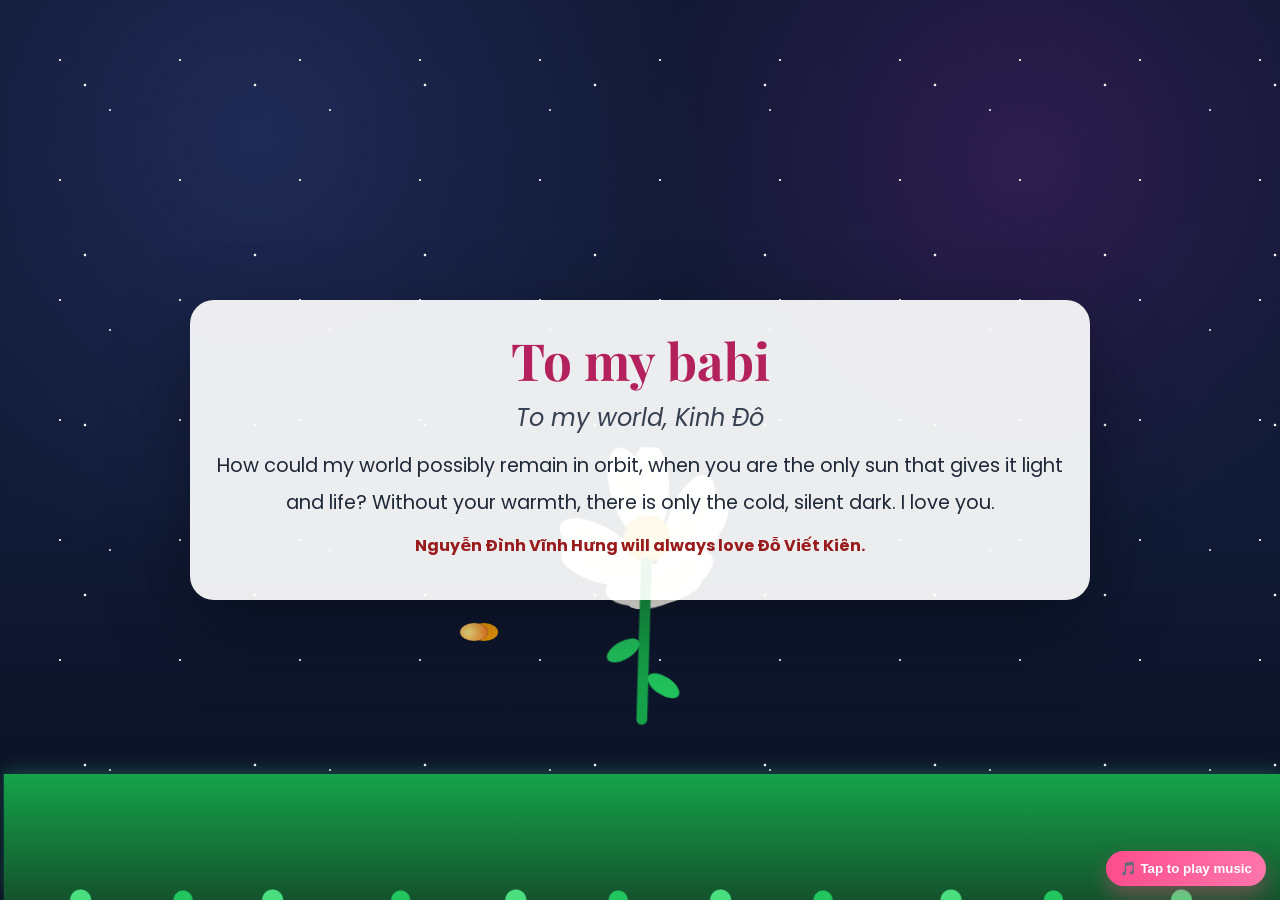
==== love/index.html @ 0e3e4cd0 "feat: smooth envelope interaction + cinematic /love scene with flower, grass, butterfly, tap music" ====
<!doctype html>
<html lang="en">
<head>
  <meta charset="UTF-8" />
  <meta name="viewport" content="width=device-width, initial-scale=1.0" />
  <title>To my world, Kinh Đô</title>
  <link rel="preconnect" href="https://fonts.googleapis.com" />
  <link rel="preconnect" href="https://fonts.gstatic.com" crossorigin />
  <link href="https://fonts.googleapis.com/css2?family=Playfair+Display:wght@600;700&family=Poppins:wght@400;600;700&display=swap" rel="stylesheet" />
  <link rel="stylesheet" href="/css/styles.css" />
</head>
<body>
  <div class="stars"></div>
  <main class="love-page">
    <article class="love-card" id="loveCard">
      <h1 class="love-title">To my babi</h1>
      <p class="love-sub">To my world, Kinh Đô</p>
      <p class="love-text">
        How could my world possibly remain in orbit, when you are the only sun that gives it light and life?
        Without your warmth, there is only the cold, silent dark. I love you.
      </p>
      <p class="love-sign">Nguyễn Đình Vĩnh Hưng will always love Đỗ Viết Kiên.</p>
    </article>

    <section class="field" aria-hidden="true">
      <div class="flower-root" id="flowerRoot">
        <svg viewBox="0 0 260 360" width="100%" height="100%">
          <defs>
            <radialGradient id="petalGrad" cx="50%" cy="50%" r="65%">
              <stop offset="0%" stop-color="#fffde7" />
              <stop offset="100%" stop-color="#ffffff" />
            </radialGradient>
          </defs>
          <g id="petals" transform="translate(130 95)">
            <ellipse class="petal" cx="0" cy="-52" rx="23" ry="54" fill="url(#petalGrad)" />
            <ellipse class="petal" cx="36" cy="-36" rx="23" ry="54" fill="url(#petalGrad)" transform="rotate(40)" />
            <ellipse class="petal" cx="52" cy="0" rx="23" ry="54" fill="url(#petalGrad)" transform="rotate(80)" />
            <ellipse class="petal" cx="36" cy="36" rx="23" ry="54" fill="url(#petalGrad)" transform="rotate(120)" />
            <ellipse class="petal" cx="0" cy="52" rx="23" ry="54" fill="url(#petalGrad)" transform="rotate(160)" />
            <ellipse class="petal" cx="-36" cy="36" rx="23" ry="54" fill="url(#petalGrad)" transform="rotate(200)" />
            <ellipse class="petal" cx="-52" cy="0" rx="23" ry="54" fill="url(#petalGrad)" transform="rotate(240)" />
            <ellipse class="petal" cx="-36" cy="-36" rx="23" ry="54" fill="url(#petalGrad)" transform="rotate(280)" />
            <circle cx="0" cy="0" r="24" fill="#facc15" stroke="#eab308" stroke-width="4" />
          </g>
          <rect x="124" y="116" width="12" height="186" rx="6" fill="#16a34a" />
          <ellipse cx="107" cy="220" rx="20" ry="10" fill="#22c55e" transform="rotate(-32 107 220)" />
          <ellipse cx="153" cy="258" rx="20" ry="10" fill="#22c55e" transform="rotate(32 153 258)" />
        </svg>
      </div>
      <div class="butterfly" id="butterfly"></div>
      <div class="grass" id="grass"></div>
    </section>
  </main>

  <button class="music-btn" id="musicBtn">🎵 Tap to play music</button>
  <div id="yt-player"></div>

  <script src="https://cdn.jsdelivr.net/npm/gsap@3.12.5/dist/gsap.min.js"></script>
  <script src="https://www.youtube.com/iframe_api"></script>
  <script src="/js/love.js"></script>
</body>
</html>
---- css/styles.css ----
:root {
  --sky-top: #121833;
  --sky-mid: #111b36;
  --sky-bottom: #0a1020;
  --pink-1: #ffd6e7;
  --pink-2: #ffc4dd;
  --pink-3: #f8b3d2;
  --card: #ffffff;
}
* { box-sizing: border-box; }
html, body { width: 100%; height: 100%; }
body {
  margin: 0;
  font-family: 'Poppins', system-ui, -apple-system, Segoe UI, Roboto, sans-serif;
  color: #fff;
  overflow: hidden;
  background: radial-gradient(circle at 20% 15%, #1f2a55 0%, transparent 35%),
    radial-gradient(circle at 80% 18%, #2d1d4f 0%, transparent 30%),
    linear-gradient(180deg, var(--sky-top), var(--sky-mid) 55%, var(--sky-bottom));
}

.stars,
.stars::before,
.stars::after {
  content: "";
  position: absolute;
  inset: 0;
  pointer-events: none;
  background-image:
    radial-gradient(circle, rgba(255,255,255,.9) 1.4px, transparent 1.6px),
    radial-gradient(circle, rgba(255,255,255,.65) 1.1px, transparent 1.3px),
    radial-gradient(circle, rgba(255,255,255,.5) 0.9px, transparent 1.1px);
  background-size: 170px 170px, 120px 120px, 220px 220px;
  animation: twinkle 8s linear infinite;
}
.stars::before { opacity: .6; animation-duration: 13s; }
.stars::after { opacity: .4; animation-duration: 17s; }

@keyframes twinkle {
  0% { transform: translateY(0); }
  50% { transform: translateY(6px); }
  100% { transform: translateY(0); }
}

.stage {
  position: relative;
  min-height: 100vh;
  display: grid;
  place-items: center;
  padding: 24px;
}

.envelope-wrap {
  position: relative;
  width: min(78vw, 430px);
  aspect-ratio: 1.45/1;
  cursor: pointer;
  user-select: none;
}

.envelope {
  position: absolute;
  inset: 0;
  background: var(--pink-1);
  border-radius: 10px;
  box-shadow: 0 26px 60px rgba(0,0,0,.35);
  overflow: hidden;
}
.envelope::before,
.envelope::after {
  content: "";
  position: absolute;
  bottom: 0;
  width: 50%;
  height: 100%;
  background: var(--pink-2);
}
.envelope::before {
  left: 0;
  clip-path: polygon(0 0,100% 100%,0 100%);
}
.envelope::after {
  right: 0;
  clip-path: polygon(0 100%,100% 0,100% 100%);
}
.center-fold {
  position: absolute;
  bottom: 0;
  inset-inline: 0;
  margin: auto;
  width: 100%;
  height: 55%;
  background: rgba(255,236,245,.7);
  clip-path: polygon(0 100%,50% 0,100% 100%);
}
.flap {
  position: absolute;
  inset: 0 0 auto 0;
  height: 52%;
  background: var(--pink-3);
  clip-path: polygon(0 0,50% 100%,100% 0);
  transform-origin: top center;
  z-index: 6;
}
.seal {
  position: absolute;
  top: 22%;
  left: 50%;
  transform: translate(-50%, -50%);
  font-size: clamp(20px, 3.6vw, 30px);
  z-index: 7;
}
.letter {
  position: absolute;
  inset: 5.5% 5.5% auto;
  height: 84%;
  background: var(--card);
  border-radius: 6px;
  color: #1f2937;
  display: grid;
  place-items: center;
  text-align: center;
  padding: 16px;
  box-shadow: 0 8px 20px rgba(0,0,0,.15), inset 0 0 0 1px #f4dce8;
  z-index: 4;
}
.letter h2 {
  margin: 0;
  font-size: clamp(26px, 4vw, 36px);
  font-family: 'Playfair Display', Georgia, serif;
  color: #b3225d;
}
.letter p {
  margin: 8px 0 0;
  color: #6b7280;
  font-size: clamp(14px, 1.9vw, 17px);
}
.tap-hint {
  position: absolute;
  bottom: -46px;
  left: 50%;
  transform: translateX(-50%);
  font-weight: 600;
  opacity: .9;
  font-size: 14px;
}

/* LOVE PAGE */
.love-page {
  position: relative;
  min-height: 100vh;
  padding: 24px;
  display: grid;
  place-items: center;
  overflow: hidden;
}
.love-card {
  position: relative;
  width: min(900px, 92vw);
  background: rgba(255,255,255,.92);
  border-radius: 24px;
  box-shadow: 0 30px 80px rgba(0,0,0,.35);
  color: #1f2937;
  text-align: center;
  padding: 26px 26px 26px;
  z-index: 20;
}
.love-title {
  margin: 0;
  color: #b3225d;
  font-family: 'Playfair Display', Georgia, serif;
  font-size: clamp(2rem, 5vw, 3.2rem);
}
.love-sub {
  margin: 6px 0 12px;
  color: #374151;
  font-style: italic;
  font-size: clamp(1.05rem, 2.4vw, 1.5rem);
}
.love-text {
  margin: 0;
  line-height: 1.9;
  font-size: clamp(1rem, 2vw, 1.22rem);
}
.love-sign {
  margin-top: 12px;
  color: #991b1b;
  font-weight: 700;
}

.field {
  position: absolute;
  bottom: 0;
  left: 0;
  width: 100%;
  height: 52vh;
  z-index: 5;
  pointer-events: none;
}
.flower-root {
  position: absolute;
  left: 50%;
  bottom: 12vh;
  width: 230px;
  height: 330px;
  transform: translateX(-50%);
  transform-origin: bottom center;
}
.butterfly {
  position: absolute;
  width: 28px;
  height: 18px;
  border-radius: 50%;
  background: radial-gradient(circle at 30% 50%, #fef08a, #f97316);
  box-shadow: 10px 0 0 0 #f59e0b;
  z-index: 13;
}
.grass {
  position: absolute;
  left: 0;
  bottom: 0;
  width: 100%;
  height: 14vh;
  background:
    radial-gradient(circle at 6% 100%, #4ade80 10px, transparent 11px),
    radial-gradient(circle at 14% 100%, #22c55e 9px, transparent 10px),
    radial-gradient(circle at 21% 100%, #4ade80 10px, transparent 11px),
    radial-gradient(circle at 31% 100%, #22c55e 9px, transparent 10px),
    radial-gradient(circle at 40% 100%, #4ade80 10px, transparent 11px),
    radial-gradient(circle at 48% 100%, #22c55e 9px, transparent 10px),
    radial-gradient(circle at 56% 100%, #4ade80 10px, transparent 11px),
    radial-gradient(circle at 64% 100%, #22c55e 9px, transparent 10px),
    radial-gradient(circle at 74% 100%, #4ade80 10px, transparent 11px),
    radial-gradient(circle at 82% 100%, #22c55e 9px, transparent 10px),
    radial-gradient(circle at 92% 100%, #4ade80 10px, transparent 11px),
    linear-gradient(180deg, #16a34a, #14532d);
  filter: drop-shadow(0 -4px 8px rgba(52,211,153,.25));
  z-index: 7;
}
.music-btn {
  position: fixed;
  right: 14px;
  bottom: 14px;
  z-index: 99;
  border: 0;
  background: linear-gradient(90deg, #ff4d8d, #ff76ac);
  color: #fff;
  border-radius: 999px;
  padding: 10px 14px;
  font-weight: 700;
  cursor: pointer;
  box-shadow: 0 10px 20px rgba(255,77,141,.35);
}

@media (max-width: 720px) {
  .flower-root { transform: translateX(-50%) scale(.82); bottom: 9vh; }
  .love-card { padding: 20px; }
}
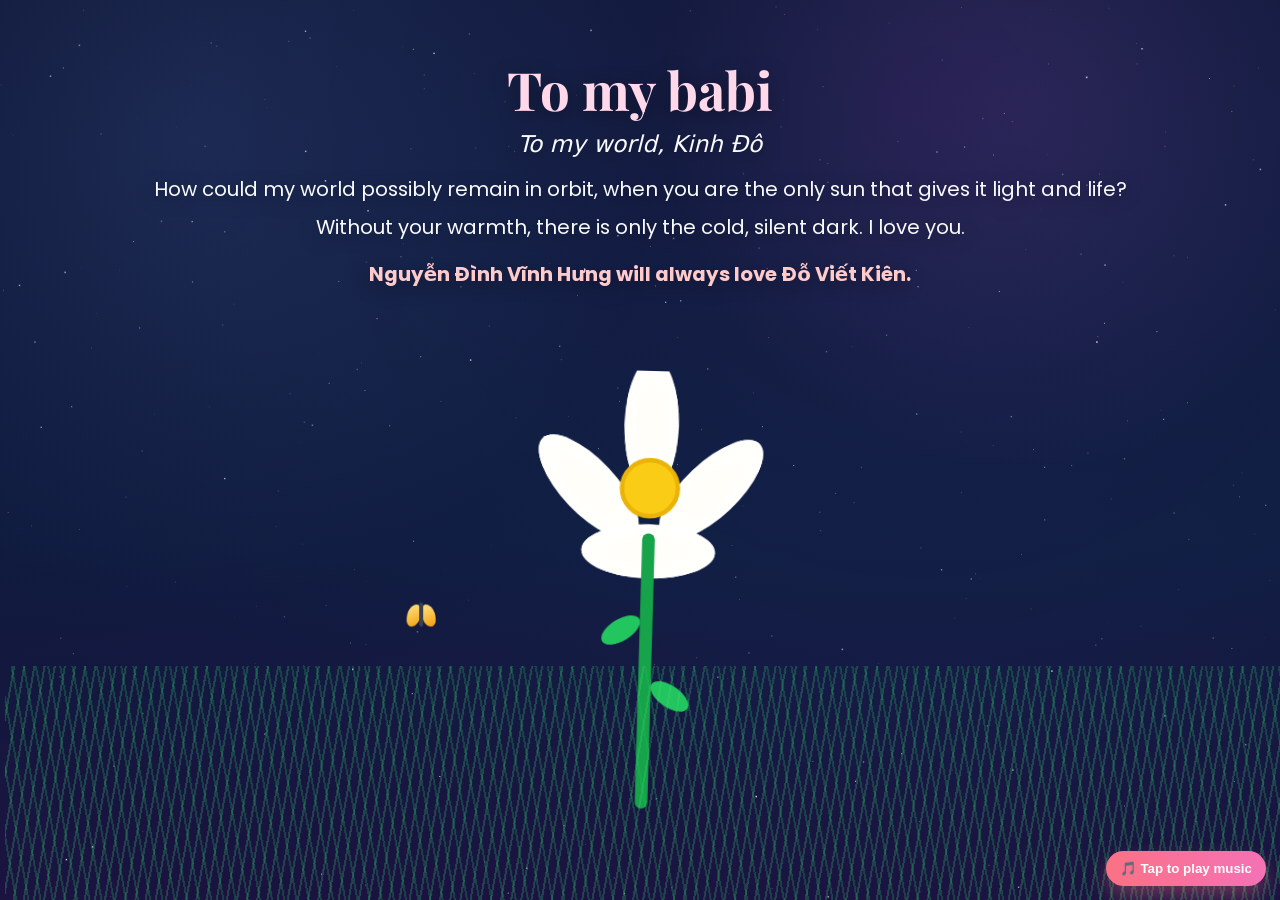
==== commit 9bbd1fcd: "refine ui: layered envelope, top-positioned love copy, galaxy stars, grounded flower, smoother butte" ====
--- a/love/index.html
+++ b/love/index.html
@@ -10,44 +10,51 @@
   <link rel="stylesheet" href="/css/styles.css" />
 </head>
 <body>
-  <div class="stars"></div>
+  <canvas id="galaxy"></canvas>
+
   <main class="love-page">
-    <article class="love-card" id="loveCard">
-      <h1 class="love-title">To my babi</h1>
-      <p class="love-sub">To my world, Kinh Đô</p>
-      <p class="love-text">
+    <section class="love-copy" id="loveCopy">
+      <h1>To my babi</h1>
+      <h2>To my world, Kinh Đô</h2>
+      <p>
         How could my world possibly remain in orbit, when you are the only sun that gives it light and life?
         Without your warmth, there is only the cold, silent dark. I love you.
       </p>
       <p class="love-sign">Nguyễn Đình Vĩnh Hưng will always love Đỗ Viết Kiên.</p>
-    </article>
+    </section>
 
-    <section class="field" aria-hidden="true">
+    <section class="scene-bottom" aria-hidden="true">
       <div class="flower-root" id="flowerRoot">
-        <svg viewBox="0 0 260 360" width="100%" height="100%">
+        <svg viewBox="0 0 300 520" width="100%" height="100%">
           <defs>
-            <radialGradient id="petalGrad" cx="50%" cy="50%" r="65%">
-              <stop offset="0%" stop-color="#fffde7" />
+            <radialGradient id="petalGrad" cx="50%" cy="50%" r="70%">
+              <stop offset="0%" stop-color="#fffef7" />
               <stop offset="100%" stop-color="#ffffff" />
             </radialGradient>
           </defs>
-          <g id="petals" transform="translate(130 95)">
-            <ellipse class="petal" cx="0" cy="-52" rx="23" ry="54" fill="url(#petalGrad)" />
-            <ellipse class="petal" cx="36" cy="-36" rx="23" ry="54" fill="url(#petalGrad)" transform="rotate(40)" />
-            <ellipse class="petal" cx="52" cy="0" rx="23" ry="54" fill="url(#petalGrad)" transform="rotate(80)" />
-            <ellipse class="petal" cx="36" cy="36" rx="23" ry="54" fill="url(#petalGrad)" transform="rotate(120)" />
-            <ellipse class="petal" cx="0" cy="52" rx="23" ry="54" fill="url(#petalGrad)" transform="rotate(160)" />
-            <ellipse class="petal" cx="-36" cy="36" rx="23" ry="54" fill="url(#petalGrad)" transform="rotate(200)" />
-            <ellipse class="petal" cx="-52" cy="0" rx="23" ry="54" fill="url(#petalGrad)" transform="rotate(240)" />
-            <ellipse class="petal" cx="-36" cy="-36" rx="23" ry="54" fill="url(#petalGrad)" transform="rotate(280)" />
-            <circle cx="0" cy="0" r="24" fill="#facc15" stroke="#eab308" stroke-width="4" />
+          <g id="petals" transform="translate(150 130)">
+            <ellipse cx="0" cy="-70" rx="30" ry="74" fill="url(#petalGrad)" />
+            <ellipse cx="48" cy="-48" rx="30" ry="74" fill="url(#petalGrad)" transform="rotate(45)" />
+            <ellipse cx="70" cy="0" rx="30" ry="74" fill="url(#petalGrad)" transform="rotate(90)" />
+            <ellipse cx="48" cy="48" rx="30" ry="74" fill="url(#petalGrad)" transform="rotate(135)" />
+            <ellipse cx="0" cy="70" rx="30" ry="74" fill="url(#petalGrad)" transform="rotate(180)" />
+            <ellipse cx="-48" cy="48" rx="30" ry="74" fill="url(#petalGrad)" transform="rotate(225)" />
+            <ellipse cx="-70" cy="0" rx="30" ry="74" fill="url(#petalGrad)" transform="rotate(270)" />
+            <ellipse cx="-48" cy="-48" rx="30" ry="74" fill="url(#petalGrad)" transform="rotate(315)" />
+            <circle cx="0" cy="0" r="31" fill="#facc15" stroke="#eab308" stroke-width="5" />
           </g>
-          <rect x="124" y="116" width="12" height="186" rx="6" fill="#16a34a" />
-          <ellipse cx="107" cy="220" rx="20" ry="10" fill="#22c55e" transform="rotate(-32 107 220)" />
-          <ellipse cx="153" cy="258" rx="20" ry="10" fill="#22c55e" transform="rotate(32 153 258)" />
+          <rect x="143" y="180" width="14" height="305" rx="7" fill="#16a34a" />
+          <ellipse cx="122" cy="288" rx="24" ry="12" fill="#22c55e" transform="rotate(-33 122 288)" />
+          <ellipse cx="178" cy="360" rx="24" ry="12" fill="#22c55e" transform="rotate(33 178 360)" />
         </svg>
       </div>
-      <div class="butterfly" id="butterfly"></div>
+
+      <div class="butterfly" id="butterfly">
+        <span class="wing left"></span>
+        <span class="wing right"></span>
+        <span class="body"></span>
+      </div>
+
       <div class="grass" id="grass"></div>
     </section>
   </main>
--- a/css/styles.css
+++ b/css/styles.css
@@ -1,11 +1,10 @@
 :root {
-  --sky-top: #121833;
-  --sky-mid: #111b36;
-  --sky-bottom: #0a1020;
-  --pink-1: #ffd6e7;
-  --pink-2: #ffc4dd;
-  --pink-3: #f8b3d2;
-  --card: #ffffff;
+  --sky-a: #0f1736;
+  --sky-b: #101c3f;
+  --sky-c: #1b1340;
+  --pink-1: #f7bedb;
+  --pink-2: #efb0d2;
+  --pink-3: #f9d1e7;
 }
 * { box-sizing: border-box; }
 html, body { width: 100%; height: 100%; }
@@ -14,245 +13,236 @@
   font-family: 'Poppins', system-ui, -apple-system, Segoe UI, Roboto, sans-serif;
   color: #fff;
   overflow: hidden;
-  background: radial-gradient(circle at 20% 15%, #1f2a55 0%, transparent 35%),
-    radial-gradient(circle at 80% 18%, #2d1d4f 0%, transparent 30%),
-    linear-gradient(180deg, var(--sky-top), var(--sky-mid) 55%, var(--sky-bottom));
-}
-
-.stars,
-.stars::before,
-.stars::after {
-  content: "";
-  position: absolute;
-  inset: 0;
+  background: radial-gradient(circle at 15% 15%, rgba(82,108,182,.2), transparent 35%),
+              radial-gradient(circle at 80% 12%, rgba(129,80,173,.18), transparent 28%),
+              linear-gradient(180deg, var(--sky-a) 0%, var(--sky-b) 60%, var(--sky-c) 100%);
+}
+
+/* Galaxy stars (randomized by JS) */
+#galaxy {
+  position: fixed;
+  inset: 0;
+  z-index: 0;
   pointer-events: none;
-  background-image:
-    radial-gradient(circle, rgba(255,255,255,.9) 1.4px, transparent 1.6px),
-    radial-gradient(circle, rgba(255,255,255,.65) 1.1px, transparent 1.3px),
-    radial-gradient(circle, rgba(255,255,255,.5) 0.9px, transparent 1.1px);
-  background-size: 170px 170px, 120px 120px, 220px 220px;
-  animation: twinkle 8s linear infinite;
-}
-.stars::before { opacity: .6; animation-duration: 13s; }
-.stars::after { opacity: .4; animation-duration: 17s; }
-
-@keyframes twinkle {
-  0% { transform: translateY(0); }
-  50% { transform: translateY(6px); }
-  100% { transform: translateY(0); }
 }
 
 .stage {
   position: relative;
+  z-index: 3;
   min-height: 100vh;
   display: grid;
   place-items: center;
-  padding: 24px;
-}
-
+  padding: 20px;
+}
+
+/* Envelope scene */
 .envelope-wrap {
   position: relative;
-  width: min(78vw, 430px);
-  aspect-ratio: 1.45/1;
+  width: min(640px, 86vw);
+  aspect-ratio: 1.5 / 1;
   cursor: pointer;
   user-select: none;
-}
-
+  perspective: 1200px;
+}
 .envelope {
   position: absolute;
   inset: 0;
+  border-radius: 10px;
   background: var(--pink-1);
-  border-radius: 10px;
-  box-shadow: 0 26px 60px rgba(0,0,0,.35);
-  overflow: hidden;
-}
-.envelope::before,
-.envelope::after {
-  content: "";
-  position: absolute;
-  bottom: 0;
-  width: 50%;
-  height: 100%;
+  overflow: hidden;
+  box-shadow: 0 20px 60px rgba(0,0,0,.35);
+}
+.tri-a, .tri-b, .tri-c, .tri-d {
+  position: absolute;
+  inset: 0;
+  opacity: .78;
+}
+.tri-a { clip-path: polygon(0 0, 50% 50%, 0 100%); background: #f9d0e7; }
+.tri-b { clip-path: polygon(100% 0, 50% 50%, 100% 100%); background: #f9d0e7; }
+.tri-c { clip-path: polygon(0 100%, 50% 50%, 100% 100%); background: #ffdcee; opacity: .9; }
+.tri-d { clip-path: polygon(0 0, 50% 50%, 100% 0); background: #efb4d4; opacity: .55; }
+
+.flap {
+  position: absolute;
+  inset: 0 0 auto 0;
+  height: 54%;
+  clip-path: polygon(0 0, 50% 100%, 100% 0);
   background: var(--pink-2);
-}
-.envelope::before {
-  left: 0;
-  clip-path: polygon(0 0,100% 100%,0 100%);
-}
-.envelope::after {
-  right: 0;
-  clip-path: polygon(0 100%,100% 0,100% 100%);
-}
-.center-fold {
-  position: absolute;
-  bottom: 0;
-  inset-inline: 0;
-  margin: auto;
-  width: 100%;
-  height: 55%;
-  background: rgba(255,236,245,.7);
-  clip-path: polygon(0 100%,50% 0,100% 100%);
-}
-.flap {
-  position: absolute;
-  inset: 0 0 auto 0;
-  height: 52%;
-  background: var(--pink-3);
-  clip-path: polygon(0 0,50% 100%,100% 0);
   transform-origin: top center;
-  z-index: 6;
-}
-.seal {
-  position: absolute;
-  top: 22%;
-  left: 50%;
-  transform: translate(-50%, -50%);
-  font-size: clamp(20px, 3.6vw, 30px);
-  z-index: 7;
-}
+  z-index: 8;
+  border-top-left-radius: 10px;
+  border-top-right-radius: 10px;
+}
+
 .letter {
   position: absolute;
-  inset: 5.5% 5.5% auto;
-  height: 84%;
-  background: var(--card);
-  border-radius: 6px;
+  left: 16%;
+  right: 16%;
+  top: 15%;
+  height: 68%;
+  border-radius: 8px;
+  background: #fff;
   color: #1f2937;
+  box-shadow: 0 10px 26px rgba(0,0,0,.22), inset 0 0 0 1px #f0d6e4;
   display: grid;
   place-items: center;
   text-align: center;
-  padding: 16px;
-  box-shadow: 0 8px 20px rgba(0,0,0,.15), inset 0 0 0 1px #f4dce8;
-  z-index: 4;
+  padding: 10px;
+  z-index: 5;
 }
 .letter h2 {
   margin: 0;
-  font-size: clamp(26px, 4vw, 36px);
+  color: #b4235f;
+  font-size: clamp(34px, 5.8vw, 56px);
   font-family: 'Playfair Display', Georgia, serif;
-  color: #b3225d;
 }
 .letter p {
-  margin: 8px 0 0;
+  margin: 4px 0 0;
+  font-size: clamp(16px, 2.1vw, 22px);
   color: #6b7280;
-  font-size: clamp(14px, 1.9vw, 17px);
+}
+.seal {
+  position: absolute;
+  top: 19%;
+  left: 50%;
+  transform: translate(-50%, -50%);
+  z-index: 10;
+  font-size: clamp(24px, 3.5vw, 34px);
 }
 .tap-hint {
   position: absolute;
+  left: 50%;
   bottom: -46px;
-  left: 50%;
   transform: translateX(-50%);
   font-weight: 600;
+  font-size: 24px;
   opacity: .9;
-  font-size: 14px;
-}
-
-/* LOVE PAGE */
+}
+
+/* Love page */
 .love-page {
   position: relative;
   min-height: 100vh;
-  padding: 24px;
-  display: grid;
-  place-items: center;
-  overflow: hidden;
-}
-.love-card {
-  position: relative;
-  width: min(900px, 92vw);
-  background: rgba(255,255,255,.92);
-  border-radius: 24px;
-  box-shadow: 0 30px 80px rgba(0,0,0,.35);
-  color: #1f2937;
+  z-index: 2;
+  overflow: hidden;
+  padding: 14px;
+}
+.love-copy {
+  position: absolute;
+  top: 6vh;
+  left: 50%;
+  transform: translateX(-50%);
+  width: min(980px, 92vw);
   text-align: center;
-  padding: 26px 26px 26px;
+  color: #f9fafb;
+  text-shadow: 0 4px 20px rgba(0,0,0,.45);
   z-index: 20;
 }
-.love-title {
-  margin: 0;
-  color: #b3225d;
+.love-copy h1 {
+  margin: 0;
   font-family: 'Playfair Display', Georgia, serif;
-  font-size: clamp(2rem, 5vw, 3.2rem);
-}
-.love-sub {
-  margin: 6px 0 12px;
-  color: #374151;
+  font-size: clamp(2.1rem, 5vw, 3.3rem);
+  color: #ffd8ea;
+}
+.love-copy h2 {
+  margin: 6px 0 14px;
   font-style: italic;
-  font-size: clamp(1.05rem, 2.4vw, 1.5rem);
-}
-.love-text {
+  font-weight: 500;
+  font-size: clamp(1.05rem, 2.2vw, 1.45rem);
+}
+.love-copy p {
   margin: 0;
   line-height: 1.9;
-  font-size: clamp(1rem, 2vw, 1.22rem);
+  font-size: clamp(1rem, 1.9vw, 1.24rem);
 }
 .love-sign {
-  margin-top: 12px;
-  color: #991b1b;
+  margin-top: 10px !important;
   font-weight: 700;
-}
-
-.field {
-  position: absolute;
-  bottom: 0;
-  left: 0;
-  width: 100%;
-  height: 52vh;
-  z-index: 5;
+  color: #fecaca;
+}
+
+.scene-bottom {
+  position: absolute;
+  inset: auto 0 0 0;
+  height: 58vh;
+  z-index: 8;
   pointer-events: none;
 }
+
 .flower-root {
   position: absolute;
   left: 50%;
-  bottom: 12vh;
-  width: 230px;
-  height: 330px;
+  bottom: 6.5vh;
+  width: min(420px, 42vw);
+  height: min(520px, 52vh);
   transform: translateX(-50%);
   transform-origin: bottom center;
 }
-.butterfly {
-  position: absolute;
-  width: 28px;
-  height: 18px;
-  border-radius: 50%;
-  background: radial-gradient(circle at 30% 50%, #fef08a, #f97316);
-  box-shadow: 10px 0 0 0 #f59e0b;
-  z-index: 13;
-}
+
 .grass {
   position: absolute;
   left: 0;
   bottom: 0;
   width: 100%;
-  height: 14vh;
+  height: 26vh; /* higher */
+  overflow: hidden;
+}
+.grass::before {
+  content: "";
+  position: absolute;
+  inset: 0;
   background:
-    radial-gradient(circle at 6% 100%, #4ade80 10px, transparent 11px),
-    radial-gradient(circle at 14% 100%, #22c55e 9px, transparent 10px),
-    radial-gradient(circle at 21% 100%, #4ade80 10px, transparent 11px),
-    radial-gradient(circle at 31% 100%, #22c55e 9px, transparent 10px),
-    radial-gradient(circle at 40% 100%, #4ade80 10px, transparent 11px),
-    radial-gradient(circle at 48% 100%, #22c55e 9px, transparent 10px),
-    radial-gradient(circle at 56% 100%, #4ade80 10px, transparent 11px),
-    radial-gradient(circle at 64% 100%, #22c55e 9px, transparent 10px),
-    radial-gradient(circle at 74% 100%, #4ade80 10px, transparent 11px),
-    radial-gradient(circle at 82% 100%, #22c55e 9px, transparent 10px),
-    radial-gradient(circle at 92% 100%, #4ade80 10px, transparent 11px),
-    linear-gradient(180deg, #16a34a, #14532d);
-  filter: drop-shadow(0 -4px 8px rgba(52,211,153,.25));
-  z-index: 7;
-}
+    repeating-linear-gradient(80deg, transparent 0 10px, rgba(34,197,94,.26) 10px 12px),
+    repeating-linear-gradient(100deg, transparent 0 8px, rgba(74,222,128,.24) 8px 10px);
+  transform-origin: bottom center;
+}
+
+.butterfly {
+  position: absolute;
+  width: 36px;
+  height: 26px;
+  left: 50%;
+  bottom: 30vh;
+  z-index: 16;
+}
+.butterfly .wing {
+  position: absolute;
+  width: 18px;
+  height: 22px;
+  background: linear-gradient(160deg, #fde68a, #f59e0b);
+  border-radius: 70% 30% 70% 30%;
+  top: 2px;
+}
+.butterfly .left { left: 0; transform-origin: right center; }
+.butterfly .right { right: 0; transform-origin: left center; border-radius: 30% 70% 30% 70%; }
+.butterfly .body {
+  position: absolute;
+  left: 50%;
+  top: 0;
+  width: 4px;
+  height: 24px;
+  background: #374151;
+  transform: translateX(-50%);
+  border-radius: 999px;
+}
+
 .music-btn {
   position: fixed;
   right: 14px;
   bottom: 14px;
   z-index: 99;
   border: 0;
-  background: linear-gradient(90deg, #ff4d8d, #ff76ac);
-  color: #fff;
   border-radius: 999px;
   padding: 10px 14px;
   font-weight: 700;
+  background: linear-gradient(90deg, #fb7185, #f472b6);
+  color: #fff;
+  box-shadow: 0 10px 20px rgba(251,113,133,.35);
   cursor: pointer;
-  box-shadow: 0 10px 20px rgba(255,77,141,.35);
-}
-
-@media (max-width: 720px) {
-  .flower-root { transform: translateX(-50%) scale(.82); bottom: 9vh; }
-  .love-card { padding: 20px; }
-}
+}
+
+@media (max-width: 780px) {
+  .tap-hint { font-size: 17px; }
+  .flower-root { width: min(420px, 65vw); }
+  .love-copy { top: 4vh; }
+}
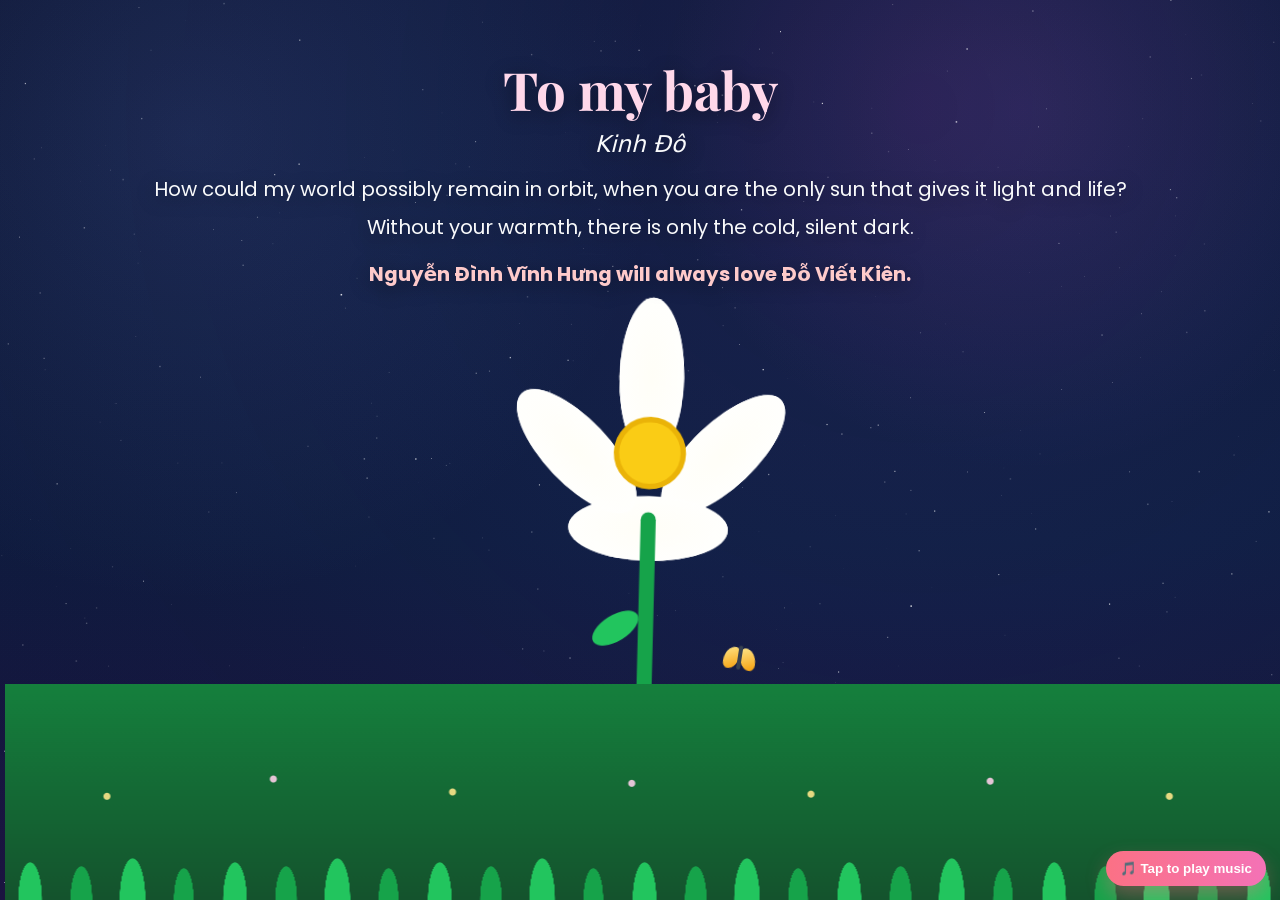
==== commit 067513b6: "refine scene: seamless butterfly loop, taller grounded flower, grass style update, copy/title tweaks" ====
--- a/love/index.html
+++ b/love/index.html
@@ -14,11 +14,11 @@
 
   <main class="love-page">
     <section class="love-copy" id="loveCopy">
-      <h1>To my babi</h1>
-      <h2>To my world, Kinh Đô</h2>
+      <h1>To my baby</h1>
+      <h2>Kinh Đô</h2>
       <p>
         How could my world possibly remain in orbit, when you are the only sun that gives it light and life?
-        Without your warmth, there is only the cold, silent dark. I love you.
+        Without your warmth, there is only the cold, silent dark.
       </p>
       <p class="love-sign">Nguyễn Đình Vĩnh Hưng will always love Đỗ Viết Kiên.</p>
     </section>
@@ -32,7 +32,7 @@
               <stop offset="100%" stop-color="#ffffff" />
             </radialGradient>
           </defs>
-          <g id="petals" transform="translate(150 130)">
+          <g id="petals" transform="translate(150 155)">
             <ellipse cx="0" cy="-70" rx="30" ry="74" fill="url(#petalGrad)" />
             <ellipse cx="48" cy="-48" rx="30" ry="74" fill="url(#petalGrad)" transform="rotate(45)" />
             <ellipse cx="70" cy="0" rx="30" ry="74" fill="url(#petalGrad)" transform="rotate(90)" />
@@ -43,9 +43,9 @@
             <ellipse cx="-48" cy="-48" rx="30" ry="74" fill="url(#petalGrad)" transform="rotate(315)" />
             <circle cx="0" cy="0" r="31" fill="#facc15" stroke="#eab308" stroke-width="5" />
           </g>
-          <rect x="143" y="180" width="14" height="305" rx="7" fill="#16a34a" />
-          <ellipse cx="122" cy="288" rx="24" ry="12" fill="#22c55e" transform="rotate(-33 122 288)" />
-          <ellipse cx="178" cy="360" rx="24" ry="12" fill="#22c55e" transform="rotate(33 178 360)" />
+          <rect x="143" y="210" width="14" height="275" rx="7" fill="#16a34a" />
+          <ellipse cx="122" cy="318" rx="24" ry="12" fill="#22c55e" transform="rotate(-33 122 318)" />
+          <ellipse cx="178" cy="386" rx="24" ry="12" fill="#22c55e" transform="rotate(33 178 386)" />
         </svg>
       </div>
 
--- a/css/styles.css
+++ b/css/styles.css
@@ -164,7 +164,7 @@
 .scene-bottom {
   position: absolute;
   inset: auto 0 0 0;
-  height: 58vh;
+  height: 66vh;
   z-index: 8;
   pointer-events: none;
 }
@@ -172,9 +172,9 @@
 .flower-root {
   position: absolute;
   left: 50%;
-  bottom: 6.5vh;
-  width: min(420px, 42vw);
-  height: min(520px, 52vh);
+  bottom: 5.5vh;
+  width: min(430px, 40vw);
+  height: min(620px, 62vh);
   transform: translateX(-50%);
   transform-origin: bottom center;
 }
@@ -184,7 +184,7 @@
   left: 0;
   bottom: 0;
   width: 100%;
-  height: 26vh; /* higher */
+  height: 24vh;
   overflow: hidden;
 }
 .grass::before {
@@ -192,9 +192,46 @@
   position: absolute;
   inset: 0;
   background:
-    repeating-linear-gradient(80deg, transparent 0 10px, rgba(34,197,94,.26) 10px 12px),
-    repeating-linear-gradient(100deg, transparent 0 8px, rgba(74,222,128,.24) 8px 10px);
-  transform-origin: bottom center;
+    radial-gradient(ellipse 12px 38px at 2% 100%, #22c55e 98%, transparent 100%),
+    radial-gradient(ellipse 11px 34px at 6% 100%, #16a34a 98%, transparent 100%),
+    radial-gradient(ellipse 13px 42px at 10% 100%, #22c55e 98%, transparent 100%),
+    radial-gradient(ellipse 10px 32px at 14% 100%, #16a34a 98%, transparent 100%),
+    radial-gradient(ellipse 12px 38px at 18% 100%, #22c55e 98%, transparent 100%),
+    radial-gradient(ellipse 11px 34px at 22% 100%, #16a34a 98%, transparent 100%),
+    radial-gradient(ellipse 13px 42px at 26% 100%, #22c55e 98%, transparent 100%),
+    radial-gradient(ellipse 10px 32px at 30% 100%, #16a34a 98%, transparent 100%),
+    radial-gradient(ellipse 12px 38px at 34% 100%, #22c55e 98%, transparent 100%),
+    radial-gradient(ellipse 11px 34px at 38% 100%, #16a34a 98%, transparent 100%),
+    radial-gradient(ellipse 13px 42px at 42% 100%, #22c55e 98%, transparent 100%),
+    radial-gradient(ellipse 10px 32px at 46% 100%, #16a34a 98%, transparent 100%),
+    radial-gradient(ellipse 12px 38px at 50% 100%, #22c55e 98%, transparent 100%),
+    radial-gradient(ellipse 11px 34px at 54% 100%, #16a34a 98%, transparent 100%),
+    radial-gradient(ellipse 13px 42px at 58% 100%, #22c55e 98%, transparent 100%),
+    radial-gradient(ellipse 10px 32px at 62% 100%, #16a34a 98%, transparent 100%),
+    radial-gradient(ellipse 12px 38px at 66% 100%, #22c55e 98%, transparent 100%),
+    radial-gradient(ellipse 11px 34px at 70% 100%, #16a34a 98%, transparent 100%),
+    radial-gradient(ellipse 13px 42px at 74% 100%, #22c55e 98%, transparent 100%),
+    radial-gradient(ellipse 10px 32px at 78% 100%, #16a34a 98%, transparent 100%),
+    radial-gradient(ellipse 12px 38px at 82% 100%, #22c55e 98%, transparent 100%),
+    radial-gradient(ellipse 11px 34px at 86% 100%, #16a34a 98%, transparent 100%),
+    radial-gradient(ellipse 13px 42px at 90% 100%, #22c55e 98%, transparent 100%),
+    radial-gradient(ellipse 10px 32px at 94% 100%, #16a34a 98%, transparent 100%),
+    radial-gradient(ellipse 12px 38px at 98% 100%, #22c55e 98%, transparent 100%),
+    linear-gradient(180deg, #15803d, #14532d);
+}
+.grass::after {
+  content: "";
+  position: absolute;
+  inset: 0;
+  background:
+    radial-gradient(circle at 8% 52%, #fde68a 0 3px, transparent 4px),
+    radial-gradient(circle at 21% 44%, #fbcfe8 0 3px, transparent 4px),
+    radial-gradient(circle at 35% 50%, #fde68a 0 3px, transparent 4px),
+    radial-gradient(circle at 49% 46%, #fbcfe8 0 3px, transparent 4px),
+    radial-gradient(circle at 63% 51%, #fde68a 0 3px, transparent 4px),
+    radial-gradient(circle at 77% 45%, #fbcfe8 0 3px, transparent 4px),
+    radial-gradient(circle at 91% 52%, #fde68a 0 3px, transparent 4px);
+  opacity: .9;
 }
 
 .butterfly {
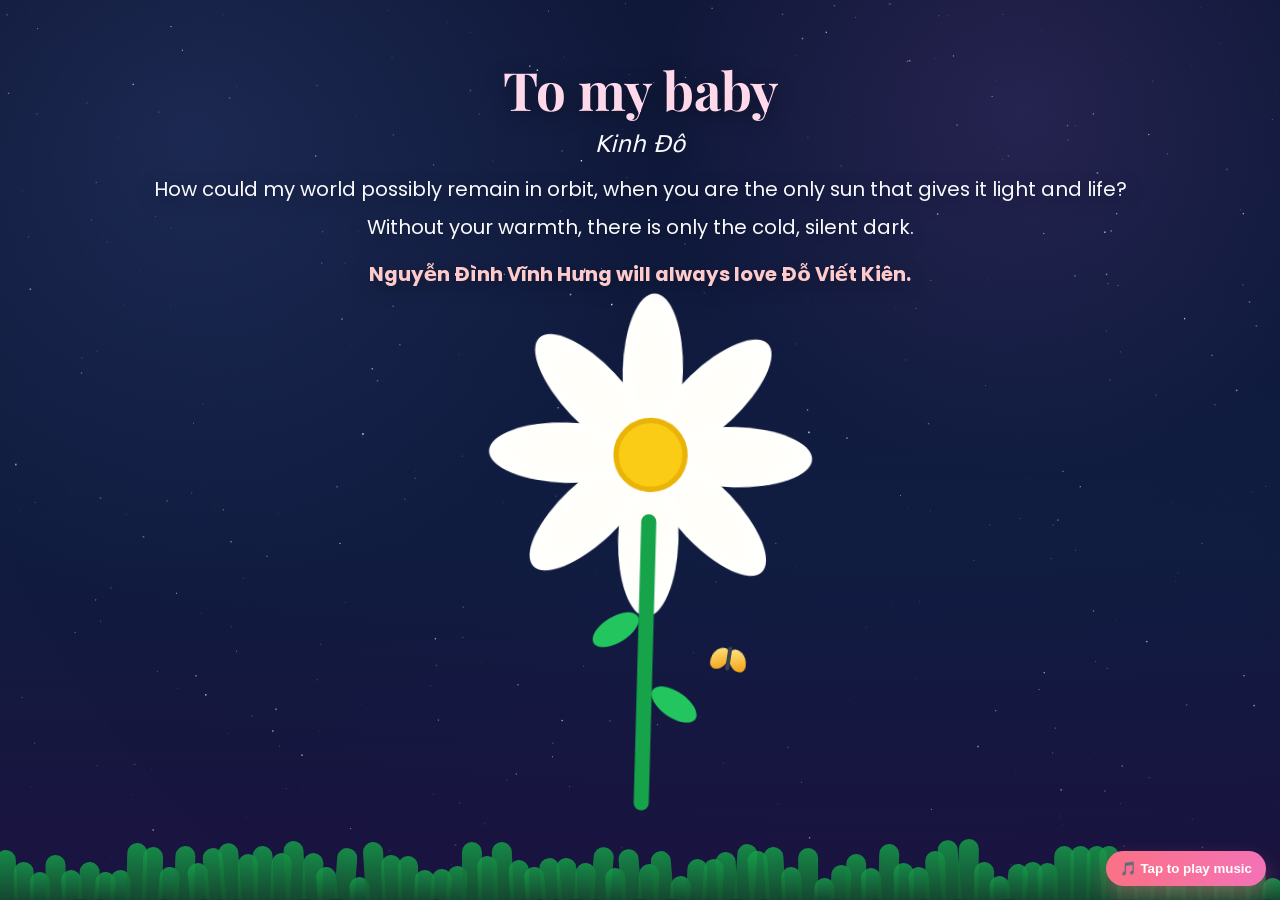
==== commit 706541c0: "polish ui: non-emoji seal heart, simple 2D daisy petals, generated swaying grass blades, smoother sc" ====
--- a/love/index.html
+++ b/love/index.html
@@ -33,15 +33,15 @@
             </radialGradient>
           </defs>
           <g id="petals" transform="translate(150 155)">
-            <ellipse cx="0" cy="-70" rx="30" ry="74" fill="url(#petalGrad)" />
-            <ellipse cx="48" cy="-48" rx="30" ry="74" fill="url(#petalGrad)" transform="rotate(45)" />
-            <ellipse cx="70" cy="0" rx="30" ry="74" fill="url(#petalGrad)" transform="rotate(90)" />
-            <ellipse cx="48" cy="48" rx="30" ry="74" fill="url(#petalGrad)" transform="rotate(135)" />
-            <ellipse cx="0" cy="70" rx="30" ry="74" fill="url(#petalGrad)" transform="rotate(180)" />
-            <ellipse cx="-48" cy="48" rx="30" ry="74" fill="url(#petalGrad)" transform="rotate(225)" />
-            <ellipse cx="-70" cy="0" rx="30" ry="74" fill="url(#petalGrad)" transform="rotate(270)" />
-            <ellipse cx="-48" cy="-48" rx="30" ry="74" fill="url(#petalGrad)" transform="rotate(315)" />
-            <circle cx="0" cy="0" r="31" fill="#facc15" stroke="#eab308" stroke-width="5" />
+            <ellipse cx="0" cy="-78" rx="28" ry="72" fill="url(#petalGrad)" />
+            <ellipse cx="0" cy="-78" rx="28" ry="72" fill="url(#petalGrad)" transform="rotate(45)" />
+            <ellipse cx="0" cy="-78" rx="28" ry="72" fill="url(#petalGrad)" transform="rotate(90)" />
+            <ellipse cx="0" cy="-78" rx="28" ry="72" fill="url(#petalGrad)" transform="rotate(135)" />
+            <ellipse cx="0" cy="-78" rx="28" ry="72" fill="url(#petalGrad)" transform="rotate(180)" />
+            <ellipse cx="0" cy="-78" rx="28" ry="72" fill="url(#petalGrad)" transform="rotate(225)" />
+            <ellipse cx="0" cy="-78" rx="28" ry="72" fill="url(#petalGrad)" transform="rotate(270)" />
+            <ellipse cx="0" cy="-78" rx="28" ry="72" fill="url(#petalGrad)" transform="rotate(315)" />
+            <circle cx="0" cy="0" r="32" fill="#facc15" stroke="#eab308" stroke-width="5" />
           </g>
           <rect x="143" y="210" width="14" height="275" rx="7" fill="#16a34a" />
           <ellipse cx="122" cy="318" rx="24" ry="12" fill="#22c55e" transform="rotate(-33 122 318)" />
--- a/css/styles.css
+++ b/css/styles.css
@@ -103,12 +103,27 @@
 }
 .seal {
   position: absolute;
-  top: 19%;
-  left: 50%;
-  transform: translate(-50%, -50%);
+  top: 20%;
+  left: 50%;
+  width: 22px;
+  height: 22px;
+  transform: translate(-50%, -50%) rotate(-45deg);
+  background: #e11d48;
   z-index: 10;
-  font-size: clamp(24px, 3.5vw, 34px);
-}
+  border-radius: 4px;
+  box-shadow: 0 4px 10px rgba(225,29,72,.35);
+}
+.seal::before,
+.seal::after {
+  content: "";
+  position: absolute;
+  width: 22px;
+  height: 22px;
+  background: #e11d48;
+  border-radius: 50%;
+}
+.seal::before { top: -11px; left: 0; }
+.seal::after { left: 11px; top: 0; }
 .tap-hint {
   position: absolute;
   left: 50%;
@@ -184,54 +199,21 @@
   left: 0;
   bottom: 0;
   width: 100%;
-  height: 24vh;
-  overflow: hidden;
-}
-.grass::before {
-  content: "";
-  position: absolute;
-  inset: 0;
-  background:
-    radial-gradient(ellipse 12px 38px at 2% 100%, #22c55e 98%, transparent 100%),
-    radial-gradient(ellipse 11px 34px at 6% 100%, #16a34a 98%, transparent 100%),
-    radial-gradient(ellipse 13px 42px at 10% 100%, #22c55e 98%, transparent 100%),
-    radial-gradient(ellipse 10px 32px at 14% 100%, #16a34a 98%, transparent 100%),
-    radial-gradient(ellipse 12px 38px at 18% 100%, #22c55e 98%, transparent 100%),
-    radial-gradient(ellipse 11px 34px at 22% 100%, #16a34a 98%, transparent 100%),
-    radial-gradient(ellipse 13px 42px at 26% 100%, #22c55e 98%, transparent 100%),
-    radial-gradient(ellipse 10px 32px at 30% 100%, #16a34a 98%, transparent 100%),
-    radial-gradient(ellipse 12px 38px at 34% 100%, #22c55e 98%, transparent 100%),
-    radial-gradient(ellipse 11px 34px at 38% 100%, #16a34a 98%, transparent 100%),
-    radial-gradient(ellipse 13px 42px at 42% 100%, #22c55e 98%, transparent 100%),
-    radial-gradient(ellipse 10px 32px at 46% 100%, #16a34a 98%, transparent 100%),
-    radial-gradient(ellipse 12px 38px at 50% 100%, #22c55e 98%, transparent 100%),
-    radial-gradient(ellipse 11px 34px at 54% 100%, #16a34a 98%, transparent 100%),
-    radial-gradient(ellipse 13px 42px at 58% 100%, #22c55e 98%, transparent 100%),
-    radial-gradient(ellipse 10px 32px at 62% 100%, #16a34a 98%, transparent 100%),
-    radial-gradient(ellipse 12px 38px at 66% 100%, #22c55e 98%, transparent 100%),
-    radial-gradient(ellipse 11px 34px at 70% 100%, #16a34a 98%, transparent 100%),
-    radial-gradient(ellipse 13px 42px at 74% 100%, #22c55e 98%, transparent 100%),
-    radial-gradient(ellipse 10px 32px at 78% 100%, #16a34a 98%, transparent 100%),
-    radial-gradient(ellipse 12px 38px at 82% 100%, #22c55e 98%, transparent 100%),
-    radial-gradient(ellipse 11px 34px at 86% 100%, #16a34a 98%, transparent 100%),
-    radial-gradient(ellipse 13px 42px at 90% 100%, #22c55e 98%, transparent 100%),
-    radial-gradient(ellipse 10px 32px at 94% 100%, #16a34a 98%, transparent 100%),
-    radial-gradient(ellipse 12px 38px at 98% 100%, #22c55e 98%, transparent 100%),
-    linear-gradient(180deg, #15803d, #14532d);
-}
-.grass::after {
-  content: "";
-  position: absolute;
-  inset: 0;
-  background:
-    radial-gradient(circle at 8% 52%, #fde68a 0 3px, transparent 4px),
-    radial-gradient(circle at 21% 44%, #fbcfe8 0 3px, transparent 4px),
-    radial-gradient(circle at 35% 50%, #fde68a 0 3px, transparent 4px),
-    radial-gradient(circle at 49% 46%, #fbcfe8 0 3px, transparent 4px),
-    radial-gradient(circle at 63% 51%, #fde68a 0 3px, transparent 4px),
-    radial-gradient(circle at 77% 45%, #fbcfe8 0 3px, transparent 4px),
-    radial-gradient(circle at 91% 52%, #fde68a 0 3px, transparent 4px);
-  opacity: .9;
+  height: 26vh;
+  overflow: hidden;
+  display: flex;
+  align-items: flex-end;
+  justify-content: center;
+  gap: 0;
+}
+.blade {
+  width: 40px;
+  margin: 0 -2px;
+  border-top-left-radius: 999px;
+  border-top-right-radius: 999px;
+  transform-origin: bottom center;
+  background: linear-gradient(to top, #14532d, #16a34a);
+  opacity: .82;
 }
 
 .butterfly {
@@ -278,6 +260,11 @@
   cursor: pointer;
 }
 
+@keyframes sway {
+  from { transform: rotate(-3deg); }
+  to { transform: rotate(3deg); }
+}
+
 @media (max-width: 780px) {
   .tap-hint { font-size: 17px; }
   .flower-root { width: min(420px, 65vw); }
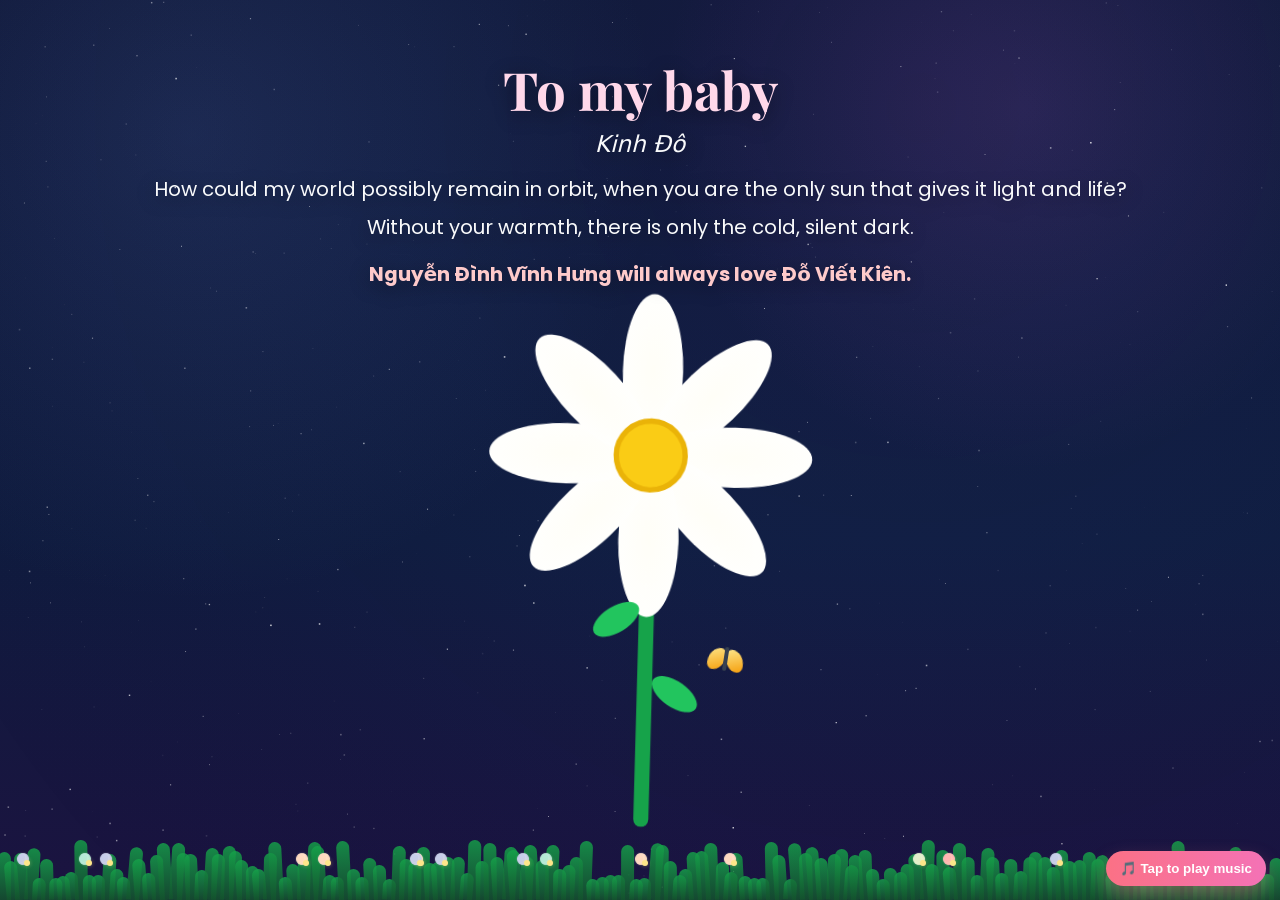
==== commit 6140a696: "final polish: remove envelope heart, extend grounded stem, raise grass, keep stem behind petals" ====
--- a/love/index.html
+++ b/love/index.html
@@ -32,6 +32,7 @@
               <stop offset="100%" stop-color="#ffffff" />
             </radialGradient>
           </defs>
+          <rect x="143" y="180" width="14" height="320" rx="7" fill="#16a34a" />
           <g id="petals" transform="translate(150 155)">
             <ellipse cx="0" cy="-78" rx="28" ry="72" fill="url(#petalGrad)" />
             <ellipse cx="0" cy="-78" rx="28" ry="72" fill="url(#petalGrad)" transform="rotate(45)" />
@@ -43,9 +44,8 @@
             <ellipse cx="0" cy="-78" rx="28" ry="72" fill="url(#petalGrad)" transform="rotate(315)" />
             <circle cx="0" cy="0" r="32" fill="#facc15" stroke="#eab308" stroke-width="5" />
           </g>
-          <rect x="143" y="210" width="14" height="275" rx="7" fill="#16a34a" />
-          <ellipse cx="122" cy="318" rx="24" ry="12" fill="#22c55e" transform="rotate(-33 122 318)" />
-          <ellipse cx="178" cy="386" rx="24" ry="12" fill="#22c55e" transform="rotate(33 178 386)" />
+          <ellipse cx="122" cy="308" rx="24" ry="12" fill="#22c55e" transform="rotate(-33 122 308)" />
+          <ellipse cx="178" cy="376" rx="24" ry="12" fill="#22c55e" transform="rotate(33 178 376)" />
         </svg>
       </div>
 
--- a/css/styles.css
+++ b/css/styles.css
@@ -199,7 +199,7 @@
   left: 0;
   bottom: 0;
   width: 100%;
-  height: 26vh;
+  height: 30vh;
   overflow: hidden;
   display: flex;
   align-items: flex-end;
@@ -214,6 +214,33 @@
   transform-origin: bottom center;
   background: linear-gradient(to top, #14532d, #16a34a);
   opacity: .82;
+  --rot: 0deg;
+  transform: rotate(var(--rot));
+}
+.tiny-flower {
+  position: absolute;
+  bottom: 1.8rem;
+  width: 16px;
+  height: 16px;
+  z-index: 1;
+}
+.tiny-petal {
+  position: absolute;
+  width: 8px;
+  height: 8px;
+  border-radius: 999px;
+  opacity: .92;
+  box-shadow: 0 0 2px rgba(255,255,255,.3);
+}
+.tiny-center {
+  position: absolute;
+  inset: 0;
+  margin: auto;
+  width: 6px;
+  height: 6px;
+  border-radius: 999px;
+  background: #fde68a;
+  box-shadow: 0 0 4px rgba(253,230,138,.4);
 }
 
 .butterfly {
@@ -261,8 +288,12 @@
 }
 
 @keyframes sway {
-  from { transform: rotate(-3deg); }
-  to { transform: rotate(3deg); }
+  from { transform: rotate(calc(var(--rot) - 5deg)); }
+  to { transform: rotate(calc(var(--rot) + 5deg)); }
+}
+@keyframes float {
+  0%, 100% { transform: translateY(0) scale(var(--scale, 1)); }
+  50% { transform: translateY(-3px) scale(var(--scale, 1)); }
 }
 
 @media (max-width: 780px) {
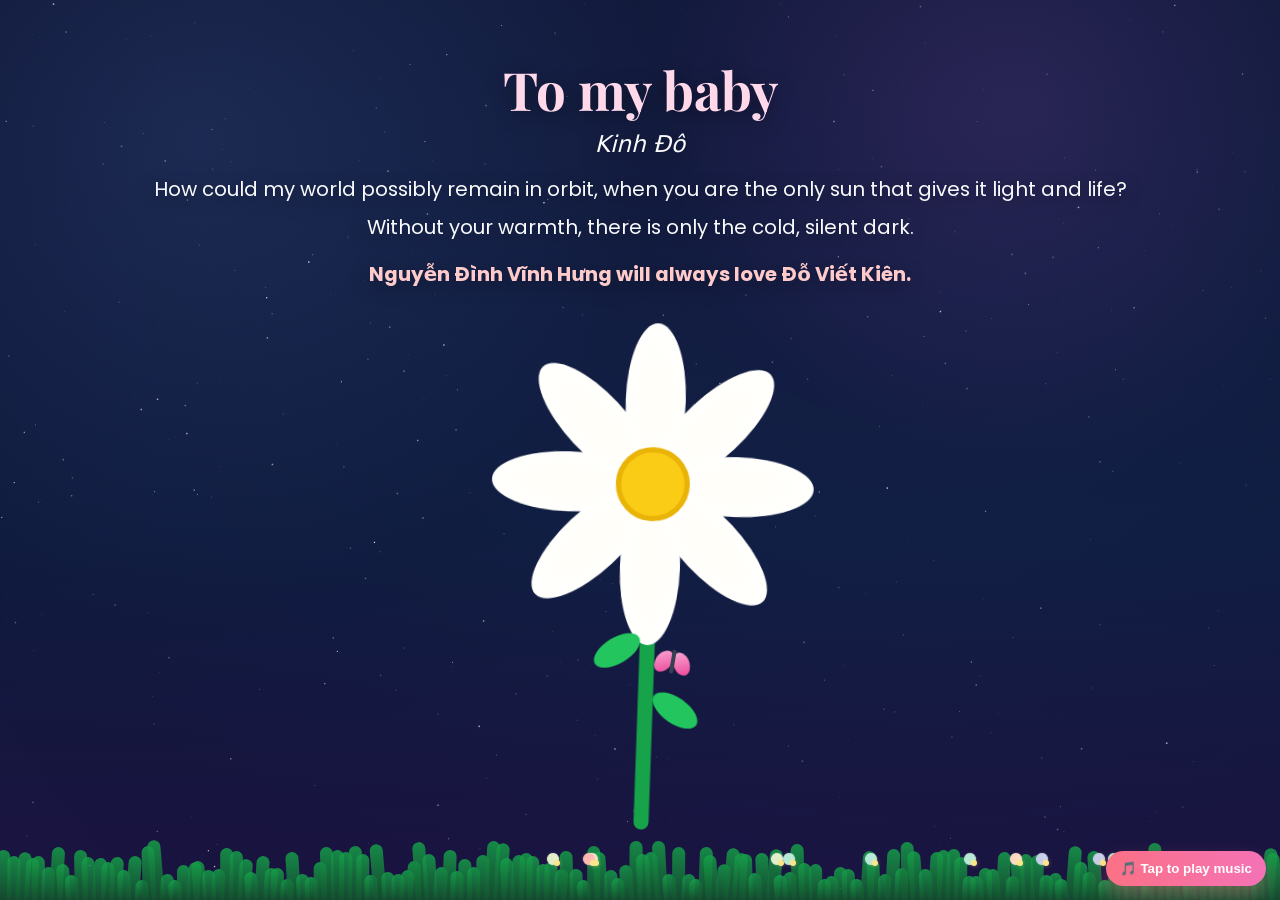
==== commit f5a22583: "ui tune: move flower down, lower left leaf, pink butterfly, switch to local audio element" ====
--- a/love/index.html
+++ b/love/index.html
@@ -33,7 +33,7 @@
             </radialGradient>
           </defs>
           <rect x="143" y="180" width="14" height="320" rx="7" fill="#16a34a" />
-          <g id="petals" transform="translate(150 155)">
+          <g id="petals" transform="translate(150 178)">
             <ellipse cx="0" cy="-78" rx="28" ry="72" fill="url(#petalGrad)" />
             <ellipse cx="0" cy="-78" rx="28" ry="72" fill="url(#petalGrad)" transform="rotate(45)" />
             <ellipse cx="0" cy="-78" rx="28" ry="72" fill="url(#petalGrad)" transform="rotate(90)" />
@@ -44,8 +44,8 @@
             <ellipse cx="0" cy="-78" rx="28" ry="72" fill="url(#petalGrad)" transform="rotate(315)" />
             <circle cx="0" cy="0" r="32" fill="#facc15" stroke="#eab308" stroke-width="5" />
           </g>
-          <ellipse cx="122" cy="308" rx="24" ry="12" fill="#22c55e" transform="rotate(-33 122 308)" />
-          <ellipse cx="178" cy="376" rx="24" ry="12" fill="#22c55e" transform="rotate(33 178 376)" />
+          <ellipse cx="122" cy="334" rx="24" ry="12" fill="#22c55e" transform="rotate(-33 122 334)" />
+          <ellipse cx="178" cy="388" rx="24" ry="12" fill="#22c55e" transform="rotate(33 178 388)" />
         </svg>
       </div>
 
@@ -60,10 +60,11 @@
   </main>
 
   <button class="music-btn" id="musicBtn">🎵 Tap to play music</button>
-  <div id="yt-player"></div>
+  <audio id="bgMusic" preload="auto" loop>
+    <source src="/assets/love-song.mp3" type="audio/mpeg" />
+  </audio>
 
   <script src="https://cdn.jsdelivr.net/npm/gsap@3.12.5/dist/gsap.min.js"></script>
-  <script src="https://www.youtube.com/iframe_api"></script>
   <script src="/js/love.js"></script>
 </body>
 </html>
--- a/css/styles.css
+++ b/css/styles.css
@@ -255,7 +255,7 @@
   position: absolute;
   width: 18px;
   height: 22px;
-  background: linear-gradient(160deg, #fde68a, #f59e0b);
+  background: linear-gradient(160deg, #f9a8d4, #ec4899);
   border-radius: 70% 30% 70% 30%;
   top: 2px;
 }
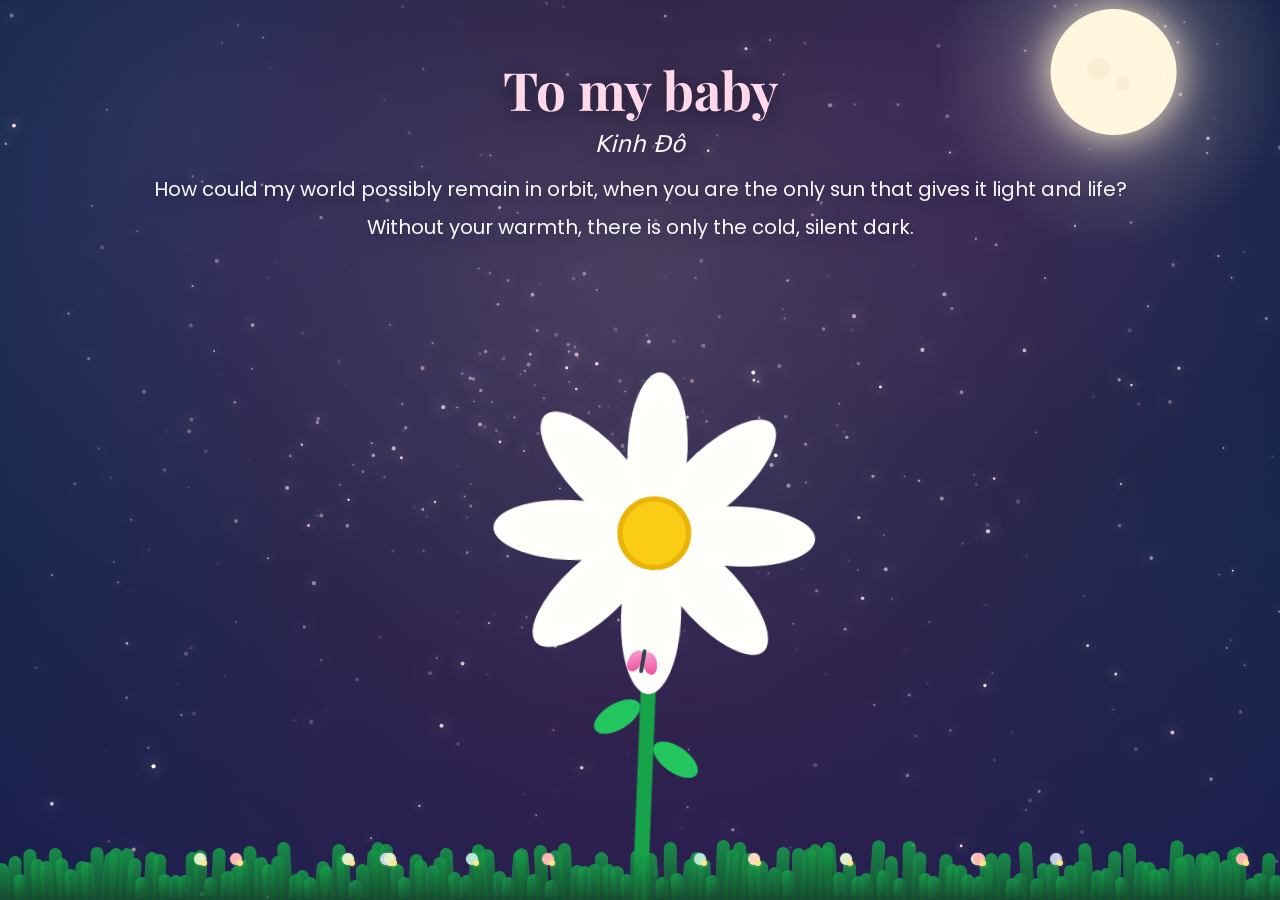
==== commit dcdd3381: "feat: final version" ====
--- a/love/index.html
+++ b/love/index.html
@@ -10,30 +10,45 @@
   <link rel="stylesheet" href="/css/styles.css" />
 </head>
 <body>
+  <!-- Animated galaxy/star background canvas -->
   <canvas id="galaxy"></canvas>
 
+  <!-- Main love page layout -->
   <main class="love-page">
+    <!-- Text/copy section -->
     <section class="love-copy" id="loveCopy">
+      <!-- Main title -->
       <h1>To my baby</h1>
+      <!-- Recipient name -->
       <h2>Kinh Đô</h2>
+      <!-- Love message paragraph -->
       <p>
         How could my world possibly remain in orbit, when you are the only sun that gives it light and life?
         Without your warmth, there is only the cold, silent dark.
       </p>
-      <p class="love-sign">Nguyễn Đình Vĩnh Hưng will always love Đỗ Viết Kiên.</p>
     </section>
 
+    <!-- Decorative animated bottom scene -->
     <section class="scene-bottom" aria-hidden="true">
+      <!-- Flower illustration root -->
       <div class="flower-root" id="flowerRoot">
+        <!-- SVG flower entity -->
         <svg viewBox="0 0 300 520" width="100%" height="100%">
+          <!-- Reusable paint definitions -->
           <defs>
+            <!-- Petal radial gradient -->
             <radialGradient id="petalGrad" cx="50%" cy="50%" r="70%">
               <stop offset="0%" stop-color="#fffef7" />
               <stop offset="100%" stop-color="#ffffff" />
             </radialGradient>
           </defs>
-          <rect x="143" y="180" width="14" height="320" rx="7" fill="#16a34a" />
+
+          <!-- Flower stem -->
+          <rect x="143" y="180" width="14" height="380" rx="7" fill="#16a34a" />
+
+          <!-- Flower head and petals group -->
           <g id="petals" transform="translate(150 178)">
+            <!-- 8 petals -->
             <ellipse cx="0" cy="-78" rx="28" ry="72" fill="url(#petalGrad)" />
             <ellipse cx="0" cy="-78" rx="28" ry="72" fill="url(#petalGrad)" transform="rotate(45)" />
             <ellipse cx="0" cy="-78" rx="28" ry="72" fill="url(#petalGrad)" transform="rotate(90)" />
@@ -42,29 +57,40 @@
             <ellipse cx="0" cy="-78" rx="28" ry="72" fill="url(#petalGrad)" transform="rotate(225)" />
             <ellipse cx="0" cy="-78" rx="28" ry="72" fill="url(#petalGrad)" transform="rotate(270)" />
             <ellipse cx="0" cy="-78" rx="28" ry="72" fill="url(#petalGrad)" transform="rotate(315)" />
+            <!-- Flower center -->
             <circle cx="0" cy="0" r="32" fill="#facc15" stroke="#eab308" stroke-width="5" />
           </g>
-          <ellipse cx="122" cy="334" rx="24" ry="12" fill="#22c55e" transform="rotate(-33 122 334)" />
+
+          <!-- Left leaf -->
+          <ellipse cx="122" cy="350" rx="24" ry="12" fill="#22c55e" transform="rotate(-33 122 350)" />
+          <!-- Right leaf -->
           <ellipse cx="178" cy="388" rx="24" ry="12" fill="#22c55e" transform="rotate(33 178 388)" />
         </svg>
       </div>
 
+      <!-- Butterfly entity -->
       <div class="butterfly" id="butterfly">
+        <!-- Left wing -->
         <span class="wing left"></span>
+        <!-- Right wing -->
         <span class="wing right"></span>
+        <!-- Butterfly body -->
         <span class="body"></span>
       </div>
 
+      <!-- Foreground grass strip -->
       <div class="grass" id="grass"></div>
     </section>
   </main>
 
-  <button class="music-btn" id="musicBtn">🎵 Tap to play music</button>
-  <audio id="bgMusic" preload="auto" loop>
+  <!-- Background music audio source -->
+  <audio id="bgMusic" preload="auto" loop autoplay playsinline>
     <source src="/assets/love-song.mp3" type="audio/mpeg" />
   </audio>
 
+  <!-- GSAP animation library -->
   <script src="https://cdn.jsdelivr.net/npm/gsap@3.12.5/dist/gsap.min.js"></script>
+  <!-- Love page behavior and animations -->
   <script src="/js/love.js"></script>
 </body>
 </html>
--- a/css/styles.css
+++ b/css/styles.css
@@ -187,7 +187,7 @@
 .flower-root {
   position: absolute;
   left: 50%;
-  bottom: 5.5vh;
+  bottom: 0;
   width: min(430px, 40vw);
   height: min(620px, 62vh);
   transform: translateX(-50%);
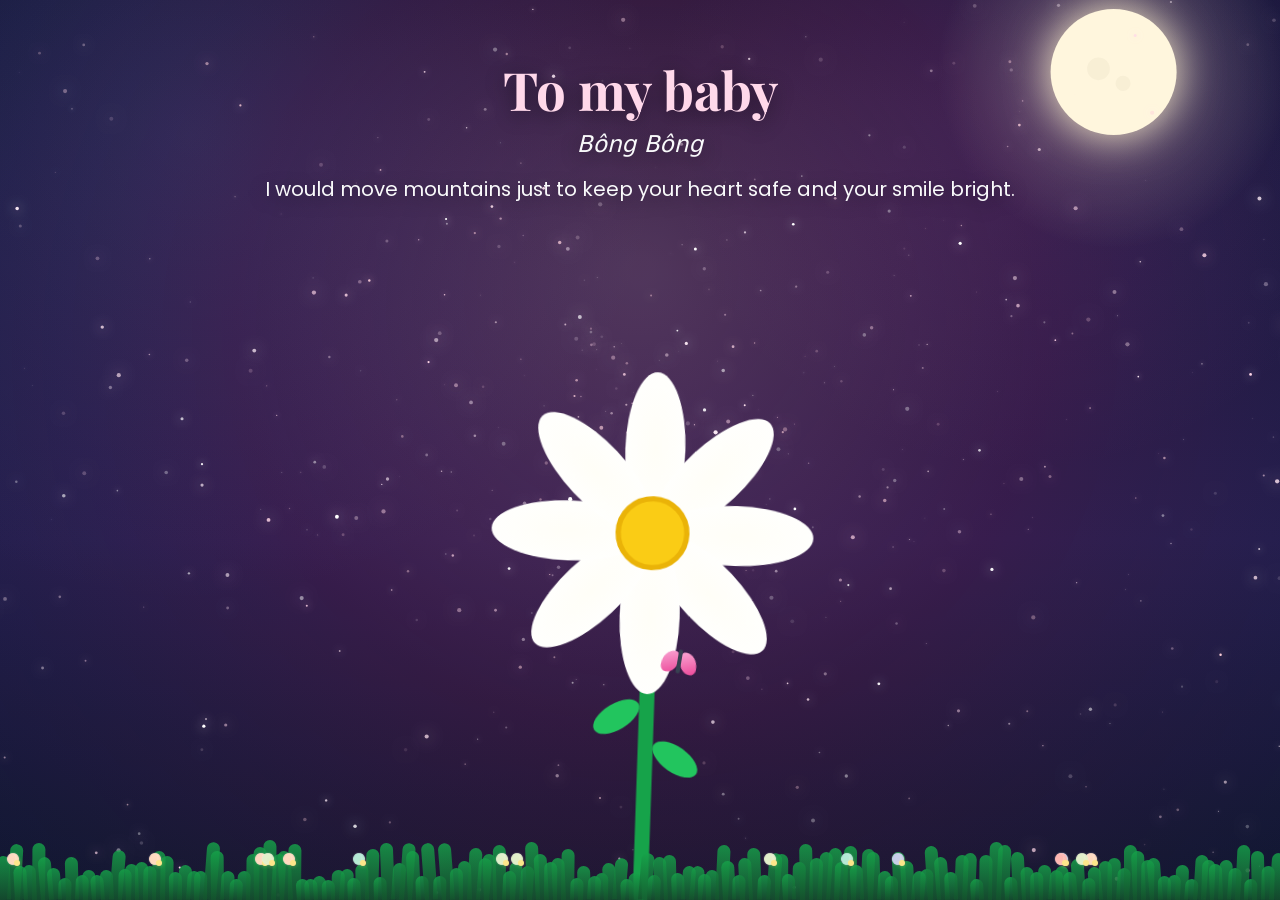
==== commit 1c3de1da: "feat(bongbong): update content and switch to red-pink dark-purple theme" ====
--- a/love/index.html
+++ b/love/index.html
@@ -20,11 +20,10 @@
       <!-- Main title -->
       <h1>To my baby</h1>
       <!-- Recipient name -->
-      <h2>Kinh Đô</h2>
+      <h2>Bông Bông</h2>
       <!-- Love message paragraph -->
       <p>
-        How could my world possibly remain in orbit, when you are the only sun that gives it light and life?
-        Without your warmth, there is only the cold, silent dark.
+        I would move mountains just to keep your heart safe and your smile bright.
       </p>
     </section>
 
--- a/css/styles.css
+++ b/css/styles.css
@@ -1,10 +1,10 @@
 :root {
-  --sky-a: #0f1736;
-  --sky-b: #101c3f;
-  --sky-c: #1b1340;
-  --pink-1: #f7bedb;
-  --pink-2: #efb0d2;
-  --pink-3: #f9d1e7;
+  --sky-a: #140a2b;
+  --sky-b: #1e1240;
+  --sky-c: #0f0a21;
+  --pink-1: #ffbfd6;
+  --pink-2: #ff8fbe;
+  --pink-3: #ffd6e8;
 }
 * { box-sizing: border-box; }
 html, body { width: 100%; height: 100%; }
